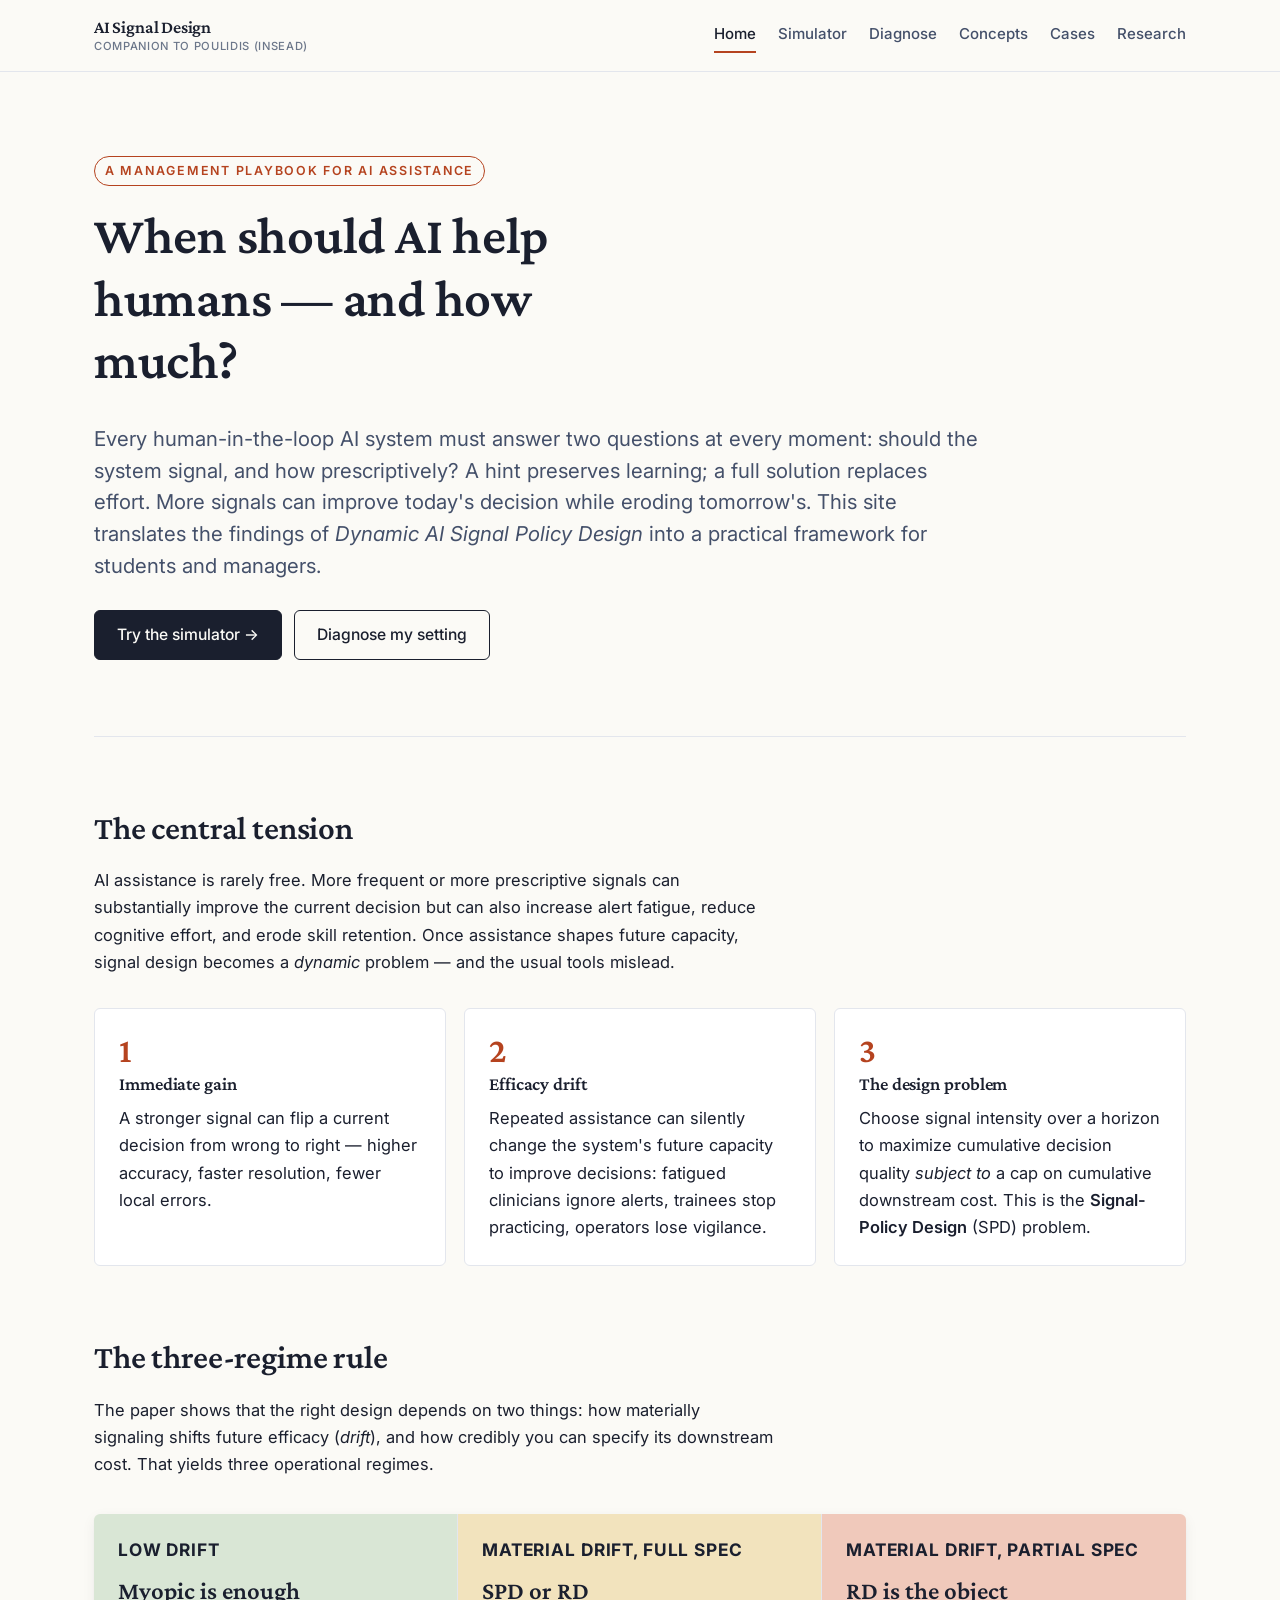
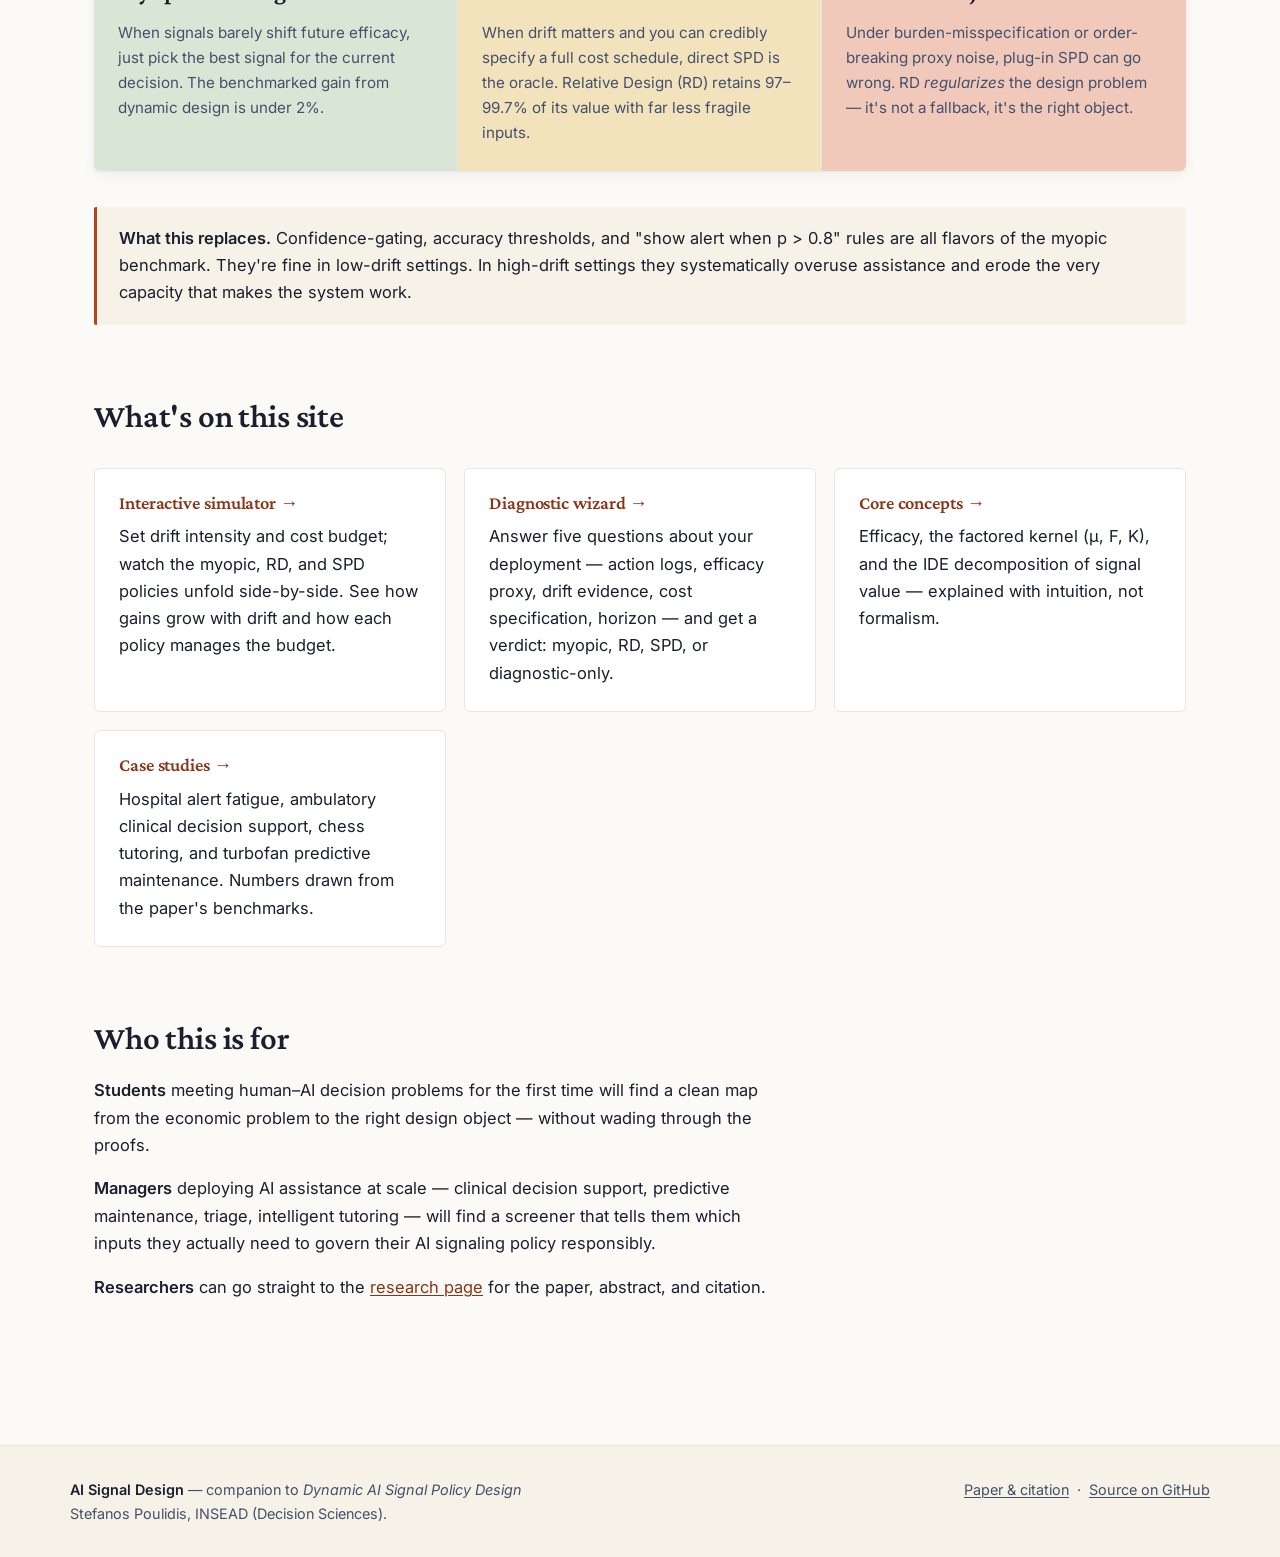
==== index.html @ e81a994e "Initial site: companion to Dynamic AI Signal Policy Design Static site translating the paper's findi" ====
<!DOCTYPE html>
<html lang="en">
<head>
<meta charset="utf-8">
<meta name="viewport" content="width=device-width,initial-scale=1">
<title>AI Signal Design — When and how much should AI help humans?</title>
<meta name="description" content="A practical companion to 'Dynamic AI Signal Policy Design' (Poulidis, INSEAD). Learn when AI signals help, when they hurt, and which design object fits your setting.">
<link rel="preconnect" href="https://fonts.googleapis.com">
<link rel="preconnect" href="https://fonts.gstatic.com" crossorigin>
<link href="https://fonts.googleapis.com/css2?family=Crimson+Pro:wght@400;500;600;700&family=Inter:wght@400;500;600;700&display=swap" rel="stylesheet">
<link rel="stylesheet" href="assets/css/styles.css">
</head>
<body>

<header class="site-header">
  <div class="nav-wrap">
    <a href="index.html" class="brand">
      AI Signal Design
      <small>Companion to Poulidis (INSEAD)</small>
    </a>
    <nav class="primary">
      <a href="index.html" class="active">Home</a>
      <a href="simulator.html">Simulator</a>
      <a href="diagnose.html">Diagnose</a>
      <a href="concepts.html">Concepts</a>
      <a href="cases.html">Cases</a>
      <a href="research.html">Research</a>
    </nav>
  </div>
</header>

<main>

<section class="hero">
  <span class="eyebrow">A management playbook for AI assistance</span>
  <h1>When should AI help humans — and how much?</h1>
  <p class="lede">
    Every human-in-the-loop AI system must answer two questions at every moment: should the system signal, and how prescriptively? A hint preserves learning; a full solution replaces effort. More signals can improve today's decision while eroding tomorrow's. This site translates the findings of <em>Dynamic AI Signal Policy Design</em> into a practical framework for students and managers.
  </p>
  <div class="cta-row">
    <a href="simulator.html" class="btn">Try the simulator &rarr;</a>
    <a href="diagnose.html" class="btn secondary">Diagnose my setting</a>
  </div>
</section>

<hr class="divider">

<section>
  <h2>The central tension</h2>
  <p class="prose">
    AI assistance is rarely free. More frequent or more prescriptive signals can substantially improve the current decision but can also increase alert fatigue, reduce cognitive effort, and erode skill retention. Once assistance shapes future capacity, signal design becomes a <em>dynamic</em> problem — and the usual tools mislead.
  </p>

  <div class="cards">
    <div class="card">
      <span class="num">1</span>
      <h3>Immediate gain</h3>
      <p>A stronger signal can flip a current decision from wrong to right — higher accuracy, faster resolution, fewer local errors.</p>
    </div>
    <div class="card">
      <span class="num">2</span>
      <h3>Efficacy drift</h3>
      <p>Repeated assistance can silently change the system's future capacity to improve decisions: fatigued clinicians ignore alerts, trainees stop practicing, operators lose vigilance.</p>
    </div>
    <div class="card">
      <span class="num">3</span>
      <h3>The design problem</h3>
      <p>Choose signal intensity over a horizon to maximize cumulative decision quality <em>subject to</em> a cap on cumulative downstream cost. This is the <strong>Signal-Policy Design</strong> (SPD) problem.</p>
    </div>
  </div>
</section>

<section>
  <h2>The three-regime rule</h2>
  <p class="prose">
    The paper shows that the right design depends on two things: how materially signaling shifts future efficacy (<em>drift</em>), and how credibly you can specify its downstream cost. That yields three operational regimes.
  </p>

  <div class="regimes">
    <div class="regime safe">
      <h3>Low drift</h3>
      <p class="verdict">Myopic is enough</p>
      <p>When signals barely shift future efficacy, just pick the best signal for the current decision. The benchmarked gain from dynamic design is under 2%.</p>
    </div>
    <div class="regime mid">
      <h3>Material drift, full spec</h3>
      <p class="verdict">SPD or RD</p>
      <p>When drift matters and you can credibly specify a full cost schedule, direct SPD is the oracle. Relative Design (RD) retains 97–99.7% of its value with far less fragile inputs.</p>
    </div>
    <div class="regime hot">
      <h3>Material drift, partial spec</h3>
      <p class="verdict">RD is the object</p>
      <p>Under burden-misspecification or order-breaking proxy noise, plug-in SPD can go wrong. RD <em>regularizes</em> the design problem — it's not a fallback, it's the right object.</p>
    </div>
  </div>

  <div class="callout">
    <strong>What this replaces.</strong> Confidence-gating, accuracy thresholds, and "show alert when p&nbsp;&gt;&nbsp;0.8" rules are all flavors of the myopic benchmark. They're fine in low-drift settings. In high-drift settings they systematically overuse assistance and erode the very capacity that makes the system work.
  </div>
</section>

<section>
  <h2>What's on this site</h2>

  <div class="cards">
    <div class="card">
      <h3><a href="simulator.html" style="text-decoration:none;">Interactive simulator &rarr;</a></h3>
      <p>Set drift intensity and cost budget; watch the myopic, RD, and SPD policies unfold side-by-side. See how gains grow with drift and how each policy manages the budget.</p>
    </div>
    <div class="card">
      <h3><a href="diagnose.html" style="text-decoration:none;">Diagnostic wizard &rarr;</a></h3>
      <p>Answer five questions about your deployment — action logs, efficacy proxy, drift evidence, cost specification, horizon — and get a verdict: myopic, RD, SPD, or diagnostic-only.</p>
    </div>
    <div class="card">
      <h3><a href="concepts.html" style="text-decoration:none;">Core concepts &rarr;</a></h3>
      <p>Efficacy, the factored kernel (μ, F, K), and the IDE decomposition of signal value — explained with intuition, not formalism.</p>
    </div>
    <div class="card">
      <h3><a href="cases.html" style="text-decoration:none;">Case studies &rarr;</a></h3>
      <p>Hospital alert fatigue, ambulatory clinical decision support, chess tutoring, and turbofan predictive maintenance. Numbers drawn from the paper's benchmarks.</p>
    </div>
  </div>
</section>

<section>
  <h2>Who this is for</h2>
  <div class="prose">
    <p>
      <strong>Students</strong> meeting human–AI decision problems for the first time will find a clean map from the economic problem to the right design object — without wading through the proofs.
    </p>
    <p>
      <strong>Managers</strong> deploying AI assistance at scale — clinical decision support, predictive maintenance, triage, intelligent tutoring — will find a screener that tells them which inputs they actually need to govern their AI signaling policy responsibly.
    </p>
    <p>
      <strong>Researchers</strong> can go straight to the <a href="research.html">research page</a> for the paper, abstract, and citation.
    </p>
  </div>
</section>

</main>

<footer>
  <div class="foot-wrap">
    <div>
      <strong>AI Signal Design</strong> — companion to <em>Dynamic AI Signal Policy Design</em><br>
      Stefanos Poulidis, INSEAD (Decision Sciences).
    </div>
    <div>
      <a href="research.html">Paper &amp; citation</a>
      &nbsp;·&nbsp;
      <a href="https://github.com/StefanosPoulidis/ai-signal-design">Source on GitHub</a>
    </div>
  </div>
</footer>

</body>
</html>
---- assets/css/styles.css ----
/* ============================================================
   AI Signal Design — companion site for
   "Dynamic AI Signal Policy Design" (Poulidis, INSEAD)
   ============================================================ */

:root {
  --ink: #1a1f2e;
  --ink-soft: #44506a;
  --ink-mute: #6b7689;
  --rule: #e3e6ed;
  --paper: #fbfaf6;
  --paper-warm: #f6f2e8;
  --card: #ffffff;
  --accent: #b5431f;            /* warm terracotta */
  --accent-dark: #8a3415;
  --good: #2d6a4f;
  --warn: #b36b00;
  --bad: #a3301e;
  --zone-safe: #d9e6d5;
  --zone-mid: #f2e3bd;
  --zone-hot: #f0c9bb;
  --blue: #1f477a;
  --max-text: 68ch;
  --max-wide: 1140px;
  --radius: 6px;
  --shadow: 0 1px 2px rgba(26,31,46,0.04), 0 4px 14px rgba(26,31,46,0.06);
}

* { box-sizing: border-box; }

html { scroll-behavior: smooth; }

body {
  margin: 0;
  font-family: "Inter", -apple-system, BlinkMacSystemFont, "Segoe UI", Roboto, sans-serif;
  font-size: 16.5px;
  line-height: 1.65;
  color: var(--ink);
  background: var(--paper);
  -webkit-font-smoothing: antialiased;
  text-rendering: optimizeLegibility;
}

h1, h2, h3, h4 {
  font-family: "Crimson Pro", "Charter", "Iowan Old Style", "Georgia", serif;
  font-weight: 600;
  line-height: 1.18;
  color: var(--ink);
  letter-spacing: -0.005em;
}

h1 { font-size: clamp(2.2rem, 4.5vw, 3.3rem); margin: 0 0 0.6em; }
h2 { font-size: clamp(1.55rem, 2.6vw, 2.05rem); margin: 2.2em 0 0.6em; }
h3 { font-size: 1.25rem; margin: 1.8em 0 0.5em; }
h4 { font-size: 1.02rem; margin: 1.4em 0 0.4em; font-family: "Inter", sans-serif; text-transform: uppercase; letter-spacing: 0.08em; color: var(--ink-mute); font-weight: 600; }

p { margin: 0 0 1em; max-width: var(--max-text); }

a {
  color: var(--accent-dark);
  text-decoration: underline;
  text-underline-offset: 2px;
  text-decoration-thickness: 0.08em;
}
a:hover { color: var(--accent); }

strong { font-weight: 600; color: var(--ink); }
em { font-style: italic; }

code, .mono {
  font-family: "JetBrains Mono", "SF Mono", Menlo, Consolas, monospace;
  font-size: 0.92em;
  background: rgba(26,31,46,0.05);
  padding: 0.05em 0.35em;
  border-radius: 3px;
}

/* ============================================================
   LAYOUT
   ============================================================ */

.site-header {
  background: var(--paper);
  border-bottom: 1px solid var(--rule);
  padding: 18px 0;
  position: sticky;
  top: 0;
  z-index: 50;
  backdrop-filter: blur(6px);
  background: rgba(251,250,246,0.92);
}

.nav-wrap {
  max-width: var(--max-wide);
  margin: 0 auto;
  padding: 0 24px;
  display: flex;
  align-items: center;
  justify-content: space-between;
  gap: 24px;
}

.brand {
  font-family: "Crimson Pro", "Charter", serif;
  font-size: 1.12rem;
  font-weight: 600;
  text-decoration: none;
  color: var(--ink);
  line-height: 1.1;
  letter-spacing: -0.01em;
}
.brand small {
  display: block;
  font-family: "Inter", sans-serif;
  font-size: 0.7rem;
  font-weight: 500;
  color: var(--ink-mute);
  letter-spacing: 0.06em;
  text-transform: uppercase;
  margin-top: 2px;
}

nav.primary {
  display: flex;
  gap: 22px;
  flex-wrap: wrap;
}
nav.primary a {
  color: var(--ink-soft);
  text-decoration: none;
  font-size: 0.94rem;
  font-weight: 500;
  padding: 4px 0;
  border-bottom: 2px solid transparent;
}
nav.primary a:hover { color: var(--accent); }
nav.primary a.active { color: var(--ink); border-bottom-color: var(--accent); }

main {
  max-width: var(--max-wide);
  margin: 0 auto;
  padding: 56px 24px 80px;
}

section { margin: 0 0 64px; }

.lede {
  font-size: 1.18rem;
  line-height: 1.55;
  color: var(--ink-soft);
  max-width: var(--max-text);
}

.prose { max-width: var(--max-text); }

.prose ul, .prose ol { max-width: var(--max-text); padding-left: 1.25em; }
.prose li { margin: 0.3em 0; }

/* ============================================================
   HERO
   ============================================================ */

.hero {
  padding: 28px 0 12px;
}
.hero .eyebrow {
  display: inline-block;
  font-size: 0.78rem;
  text-transform: uppercase;
  letter-spacing: 0.14em;
  color: var(--accent);
  font-weight: 600;
  margin-bottom: 18px;
  padding: 4px 10px;
  border: 1px solid var(--accent);
  border-radius: 999px;
}
.hero h1 {
  max-width: 18ch;
}
.hero .lede { font-size: 1.28rem; }

.cta-row {
  display: flex;
  flex-wrap: wrap;
  gap: 12px;
  margin-top: 28px;
}

.btn {
  display: inline-block;
  padding: 11px 22px;
  border-radius: var(--radius);
  font-weight: 500;
  font-size: 0.98rem;
  text-decoration: none;
  border: 1px solid var(--ink);
  color: var(--paper);
  background: var(--ink);
  transition: background 0.15s, color 0.15s, border-color 0.15s;
}
.btn:hover { background: var(--accent); border-color: var(--accent); color: white; }
.btn.secondary {
  background: transparent;
  color: var(--ink);
}
.btn.secondary:hover { background: var(--ink); color: var(--paper); }

/* ============================================================
   CARDS / GRID
   ============================================================ */

.cards {
  display: grid;
  grid-template-columns: repeat(auto-fit, minmax(260px, 1fr));
  gap: 18px;
  margin: 32px 0;
}
.card {
  background: var(--card);
  border: 1px solid var(--rule);
  border-radius: var(--radius);
  padding: 24px;
}
.card h3 { margin-top: 0; font-size: 1.15rem; }
.card p { margin-bottom: 0; }
.card .num {
  font-family: "Crimson Pro", serif;
  font-size: 2.2rem;
  color: var(--accent);
  font-weight: 600;
  line-height: 1;
  display: block;
  margin-bottom: 6px;
}

/* Highlight callouts */
.callout {
  background: var(--paper-warm);
  border-left: 3px solid var(--accent);
  padding: 18px 22px;
  margin: 28px 0;
  border-radius: 2px;
}
.callout.blue { border-color: var(--blue); background: #eaf0f7; }
.callout.good { border-color: var(--good); background: #e6f0eb; }

/* ============================================================
   THREE-REGIME STRIP
   ============================================================ */

.regimes {
  display: grid;
  grid-template-columns: repeat(3, 1fr);
  gap: 0;
  margin: 36px 0;
  border-radius: var(--radius);
  overflow: hidden;
  box-shadow: var(--shadow);
}
.regime {
  padding: 26px 24px;
  background: var(--card);
  border-right: 1px solid var(--rule);
  position: relative;
}
.regime:last-child { border-right: none; }
.regime .zone-dot {
  display: inline-block;
  width: 10px;
  height: 10px;
  border-radius: 50%;
  margin-right: 8px;
  vertical-align: middle;
}
.regime.safe { background: var(--zone-safe); }
.regime.mid  { background: var(--zone-mid); }
.regime.hot  { background: var(--zone-hot); }
.regime h3 {
  margin-top: 0;
  font-size: 1.08rem;
  text-transform: uppercase;
  letter-spacing: 0.05em;
  font-family: "Inter", sans-serif;
  font-weight: 700;
  color: var(--ink);
}
.regime .verdict {
  font-family: "Crimson Pro", serif;
  font-size: 1.55rem;
  font-weight: 600;
  margin: 10px 0 8px;
  color: var(--ink);
}
.regime p { margin: 0; font-size: 0.95rem; color: var(--ink-soft); max-width: none; }

@media (max-width: 760px) {
  .regimes { grid-template-columns: 1fr; }
  .regime { border-right: none; border-bottom: 1px solid var(--rule); }
  .regime:last-child { border-bottom: none; }
}

/* ============================================================
   SIMULATOR
   ============================================================ */

.sim-layout {
  display: grid;
  grid-template-columns: 300px 1fr;
  gap: 32px;
  margin-top: 24px;
}
@media (max-width: 900px) { .sim-layout { grid-template-columns: 1fr; } }

.sim-controls {
  background: var(--card);
  border: 1px solid var(--rule);
  border-radius: var(--radius);
  padding: 22px;
  height: fit-content;
  position: sticky;
  top: 90px;
}
.sim-controls h3 { margin-top: 0; font-family: "Inter", sans-serif; font-size: 0.85rem; letter-spacing: 0.08em; text-transform: uppercase; color: var(--ink-mute); font-weight: 700; }
.control { margin-bottom: 20px; }
.control label {
  display: flex;
  justify-content: space-between;
  font-size: 0.88rem;
  font-weight: 500;
  margin-bottom: 6px;
  color: var(--ink-soft);
}
.control label .val { color: var(--accent); font-variant-numeric: tabular-nums; }
.control input[type=range] { width: 100%; }
.control select {
  width: 100%;
  padding: 8px 10px;
  border: 1px solid var(--rule);
  background: white;
  border-radius: 4px;
  font-family: inherit;
  font-size: 0.94rem;
  color: var(--ink);
}

.sim-output { min-width: 0; }

.kpis {
  display: grid;
  grid-template-columns: repeat(3, 1fr);
  gap: 12px;
  margin-bottom: 24px;
}
.kpi {
  background: var(--card);
  border: 1px solid var(--rule);
  border-radius: var(--radius);
  padding: 14px 16px;
}
.kpi .label { font-size: 0.72rem; text-transform: uppercase; letter-spacing: 0.08em; color: var(--ink-mute); font-weight: 600; }
.kpi .name { font-size: 0.9rem; color: var(--ink-soft); margin-top: 2px; }
.kpi .big {
  font-family: "Crimson Pro", serif;
  font-size: 1.9rem;
  font-weight: 600;
  line-height: 1.1;
  margin-top: 4px;
}
.kpi.myopic .big { color: var(--ink-mute); }
.kpi.rd .big     { color: var(--blue); }
.kpi.spd .big    { color: var(--accent-dark); }

.chart-card {
  background: var(--card);
  border: 1px solid var(--rule);
  border-radius: var(--radius);
  padding: 20px;
  margin-bottom: 18px;
}
.chart-card h4 {
  margin: 0 0 10px;
  font-size: 0.75rem;
  text-transform: uppercase;
  letter-spacing: 0.08em;
  color: var(--ink-mute);
  font-family: "Inter", sans-serif;
  font-weight: 700;
}
.chart-card .chart-sub {
  font-size: 0.86rem;
  color: var(--ink-mute);
  margin: -4px 0 8px;
}
.chart-wrap { position: relative; height: 220px; }

.legend {
  display: flex;
  gap: 14px;
  font-size: 0.84rem;
  flex-wrap: wrap;
  color: var(--ink-soft);
  margin-top: 6px;
}
.legend .sw {
  display: inline-block;
  width: 14px;
  height: 3px;
  vertical-align: middle;
  margin-right: 5px;
  border-radius: 2px;
}

/* ============================================================
   DIAGNOSTIC WIZARD
   ============================================================ */

.wizard {
  max-width: 760px;
  background: var(--card);
  border: 1px solid var(--rule);
  border-radius: var(--radius);
  padding: 32px;
  box-shadow: var(--shadow);
}
.wizard .step-num {
  font-size: 0.78rem;
  text-transform: uppercase;
  letter-spacing: 0.1em;
  color: var(--ink-mute);
  font-weight: 600;
}
.wizard h2 { margin: 2px 0 6px; font-size: 1.5rem; }
.wizard .q-prompt { color: var(--ink-soft); margin: 6px 0 22px; }

.options {
  display: grid;
  grid-template-columns: 1fr;
  gap: 10px;
  margin-bottom: 22px;
}
.option {
  padding: 14px 18px;
  border: 1.5px solid var(--rule);
  background: var(--paper);
  border-radius: var(--radius);
  cursor: pointer;
  font-size: 0.98rem;
  text-align: left;
  font-family: inherit;
  color: var(--ink);
  transition: all 0.12s;
}
.option:hover { border-color: var(--accent); background: white; }
.option.selected {
  border-color: var(--accent);
  background: var(--paper-warm);
}
.option .opt-label {
  font-weight: 600;
  display: block;
  margin-bottom: 2px;
}
.option .opt-desc {
  font-size: 0.86rem;
  color: var(--ink-mute);
  font-weight: 400;
}

.wizard-nav {
  display: flex;
  justify-content: space-between;
  padding-top: 18px;
  border-top: 1px solid var(--rule);
}

.progress-dots {
  display: flex;
  gap: 6px;
  margin-bottom: 20px;
}
.progress-dots .dot {
  width: 30px;
  height: 3px;
  background: var(--rule);
  border-radius: 2px;
  transition: background 0.2s;
}
.progress-dots .dot.done { background: var(--accent); }
.progress-dots .dot.current { background: var(--ink); }

.verdict-card {
  background: var(--paper-warm);
  border-left: 4px solid var(--accent);
  padding: 24px 28px;
  border-radius: 4px;
  margin-top: 18px;
}
.verdict-card .verdict-label {
  font-size: 0.78rem;
  text-transform: uppercase;
  letter-spacing: 0.1em;
  color: var(--ink-mute);
  font-weight: 600;
}
.verdict-card .verdict-title {
  font-family: "Crimson Pro", serif;
  font-size: 2rem;
  font-weight: 600;
  margin: 6px 0 10px;
  color: var(--ink);
}
.verdict-card .verdict-reasoning {
  font-size: 0.96rem;
  color: var(--ink-soft);
}
.verdict-card .verdict-reasoning ul { padding-left: 1.2em; }

/* ============================================================
   CASES
   ============================================================ */

.case-grid {
  display: grid;
  grid-template-columns: repeat(auto-fit, minmax(320px, 1fr));
  gap: 20px;
  margin: 32px 0;
}
.case-card {
  background: var(--card);
  border: 1px solid var(--rule);
  border-radius: var(--radius);
  padding: 24px;
}
.case-card .tag {
  font-size: 0.72rem;
  text-transform: uppercase;
  letter-spacing: 0.08em;
  color: white;
  background: var(--ink-soft);
  padding: 3px 8px;
  border-radius: 3px;
  font-weight: 600;
}
.case-card .tag.low { background: var(--good); }
.case-card .tag.mid { background: var(--warn); }
.case-card .tag.high { background: var(--bad); }
.case-card h3 { margin-top: 8px; }
.case-card .stats {
  display: flex;
  gap: 18px;
  margin: 14px 0 10px;
  flex-wrap: wrap;
}
.case-card .stat {
  font-size: 0.85rem;
}
.case-card .stat strong {
  display: block;
  font-family: "Crimson Pro", serif;
  font-size: 1.4rem;
  color: var(--accent);
  font-weight: 600;
}

/* ============================================================
   FACTORED KERNEL DIAGRAM (concepts page)
   ============================================================ */

.kernel-diagram {
  background: var(--card);
  border: 1px solid var(--rule);
  border-radius: var(--radius);
  padding: 28px;
  margin: 28px 0;
}

/* ============================================================
   TABLES
   ============================================================ */

table.comp {
  border-collapse: collapse;
  width: 100%;
  margin: 20px 0;
  font-size: 0.94rem;
}
table.comp th, table.comp td {
  padding: 10px 14px;
  text-align: left;
  border-bottom: 1px solid var(--rule);
  vertical-align: top;
}
table.comp th {
  background: var(--paper-warm);
  font-weight: 600;
  font-size: 0.82rem;
  text-transform: uppercase;
  letter-spacing: 0.06em;
  color: var(--ink-soft);
}
table.comp tr:last-child td { border-bottom: none; }

/* ============================================================
   FOOTER
   ============================================================ */

footer {
  border-top: 1px solid var(--rule);
  padding: 32px 24px;
  background: var(--paper-warm);
  color: var(--ink-soft);
  font-size: 0.9rem;
}
footer .foot-wrap {
  max-width: var(--max-wide);
  margin: 0 auto;
  display: flex;
  flex-wrap: wrap;
  justify-content: space-between;
  gap: 20px;
}
footer a { color: var(--ink-soft); }

/* ============================================================
   UTILITIES
   ============================================================ */

.text-center { text-align: center; }
.muted { color: var(--ink-mute); }
.accent { color: var(--accent); }
.small { font-size: 0.9rem; }

.divider {
  height: 1px;
  background: var(--rule);
  margin: 48px 0;
  border: none;
}

.hidden { display: none !important; }
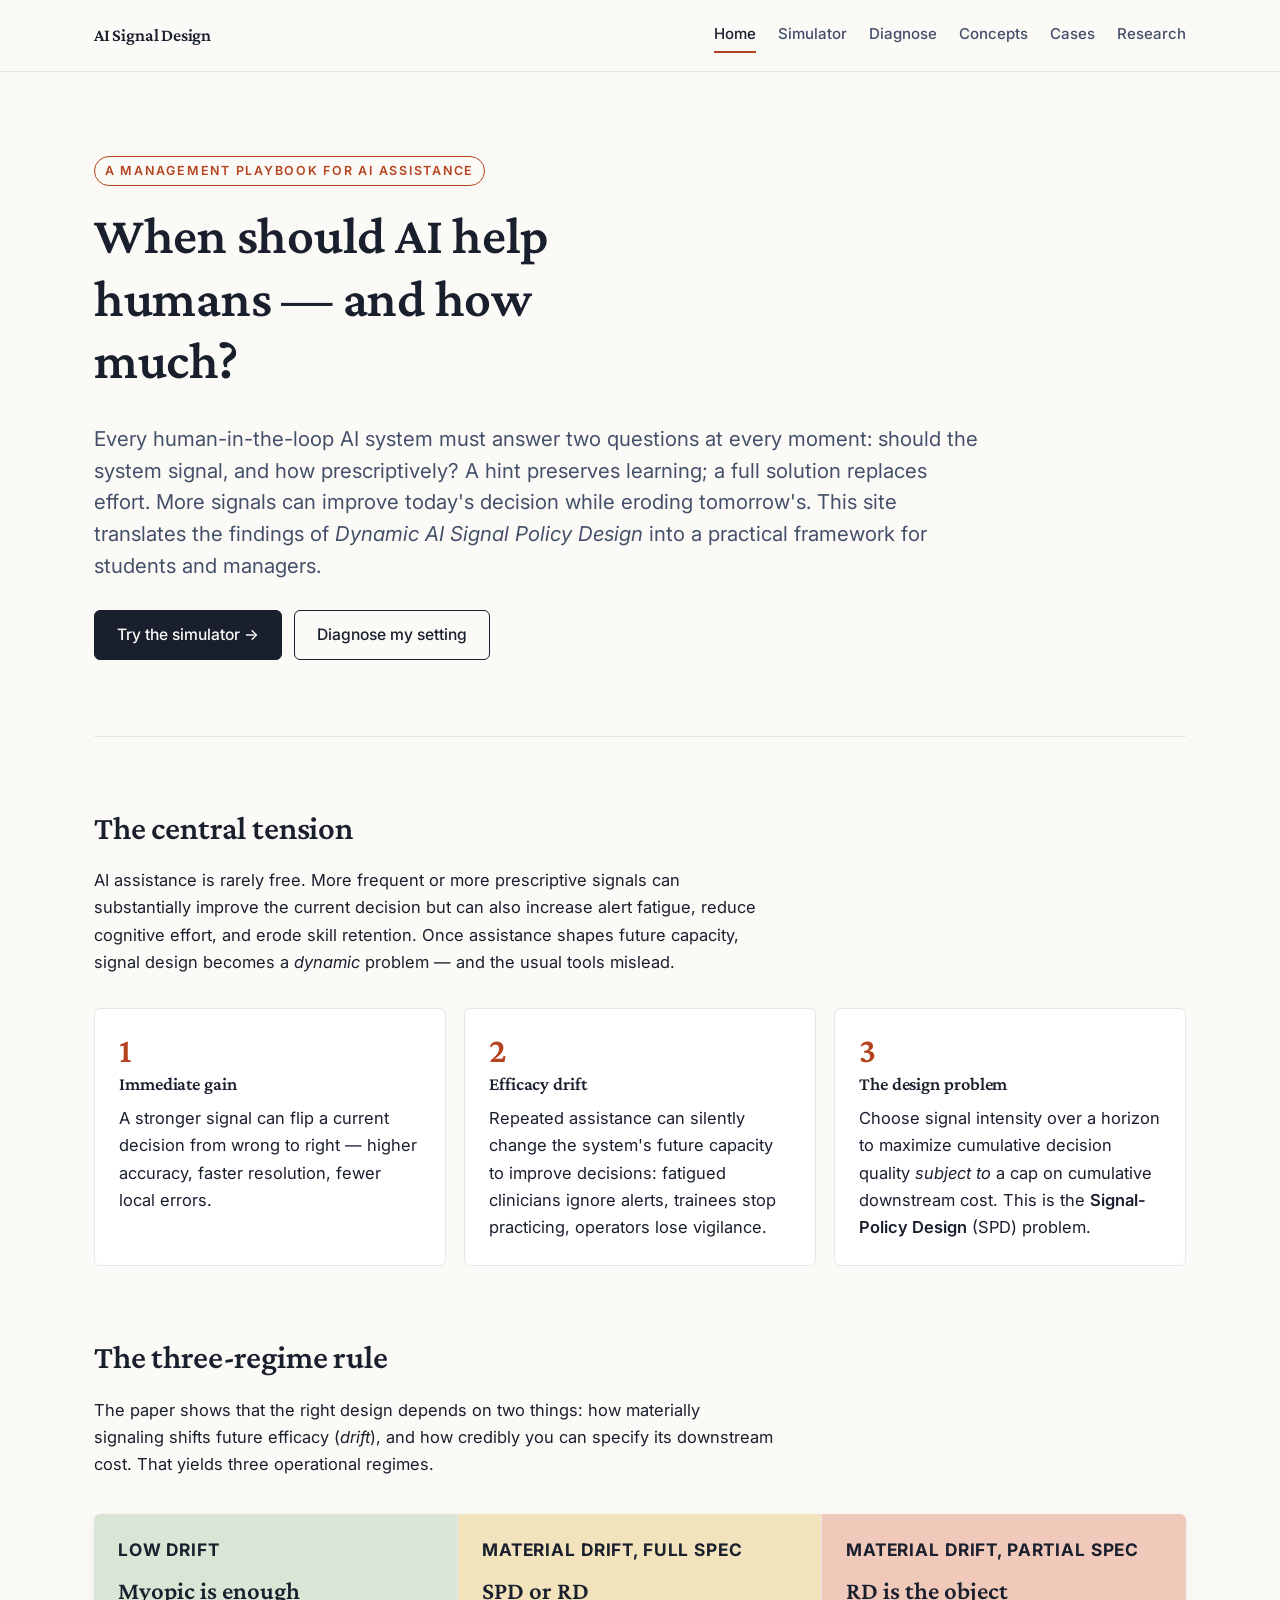
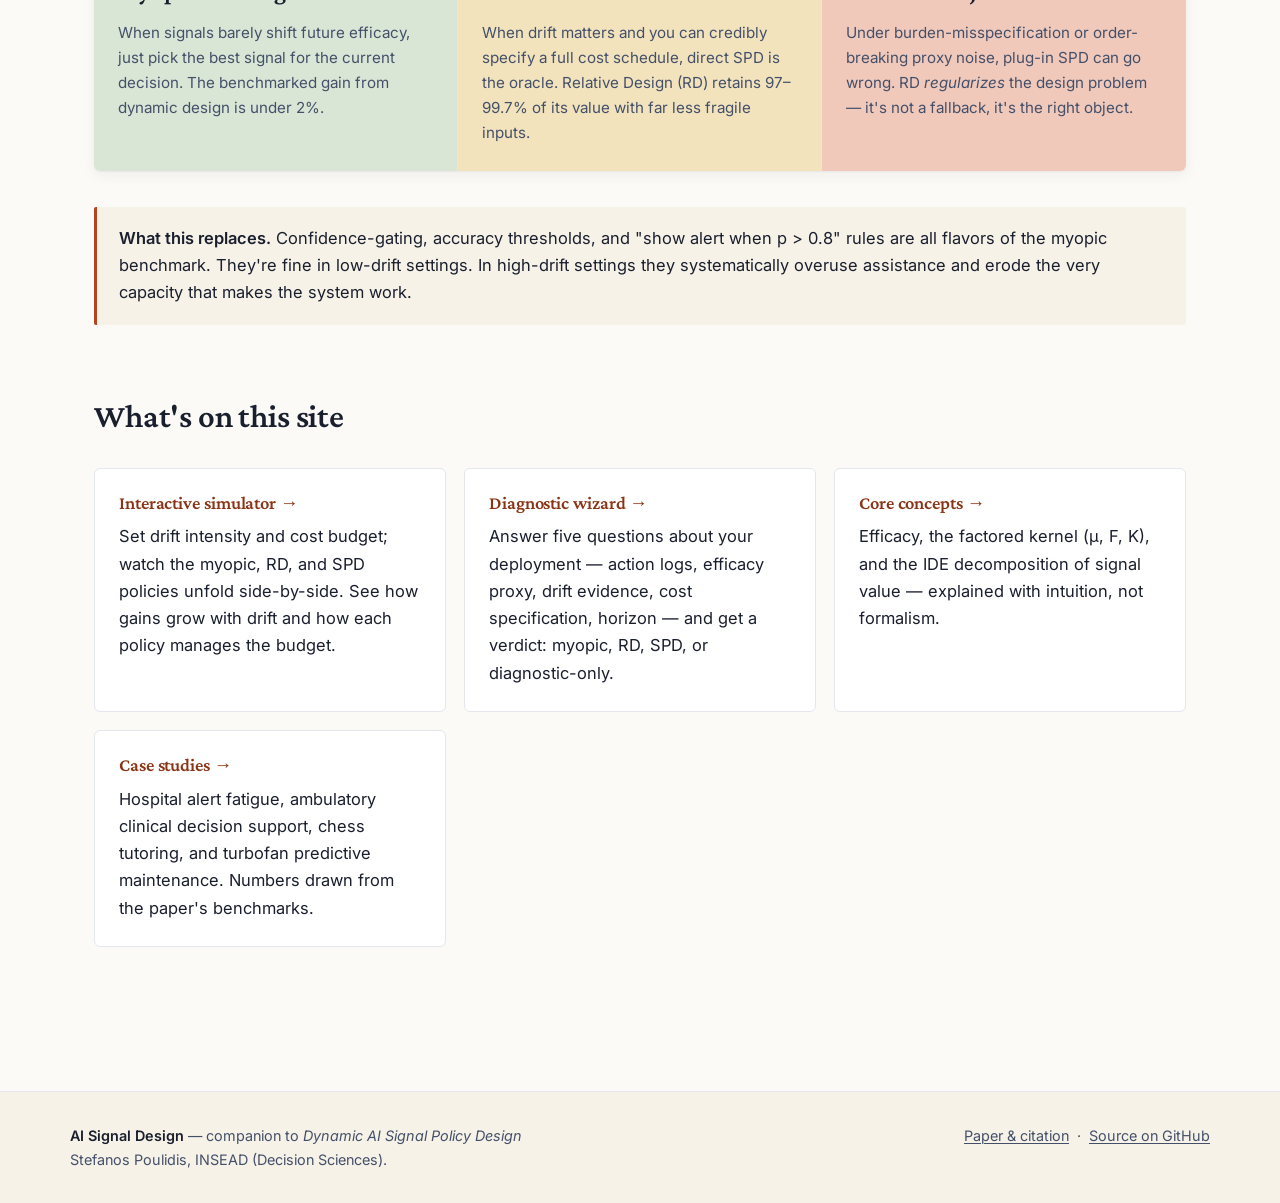
==== commit c5bc8fa2: "Trim copy: remove subtitle, "Who this is for", related reading, site blurb; collapse abstract to one" ====
--- a/index.html
+++ b/index.html
@@ -14,10 +14,7 @@
 
 <header class="site-header">
   <div class="nav-wrap">
-    <a href="index.html" class="brand">
-      AI Signal Design
-      <small>Companion to Poulidis (INSEAD)</small>
-    </a>
+    <a href="index.html" class="brand">AI Signal Design</a>
     <nav class="primary">
       <a href="index.html" class="active">Home</a>
       <a href="simulator.html">Simulator</a>
@@ -122,21 +119,6 @@
   </div>
 </section>
 
-<section>
-  <h2>Who this is for</h2>
-  <div class="prose">
-    <p>
-      <strong>Students</strong> meeting human–AI decision problems for the first time will find a clean map from the economic problem to the right design object — without wading through the proofs.
-    </p>
-    <p>
-      <strong>Managers</strong> deploying AI assistance at scale — clinical decision support, predictive maintenance, triage, intelligent tutoring — will find a screener that tells them which inputs they actually need to govern their AI signaling policy responsibly.
-    </p>
-    <p>
-      <strong>Researchers</strong> can go straight to the <a href="research.html">research page</a> for the paper, abstract, and citation.
-    </p>
-  </div>
-</section>
-
 </main>
 
 <footer>
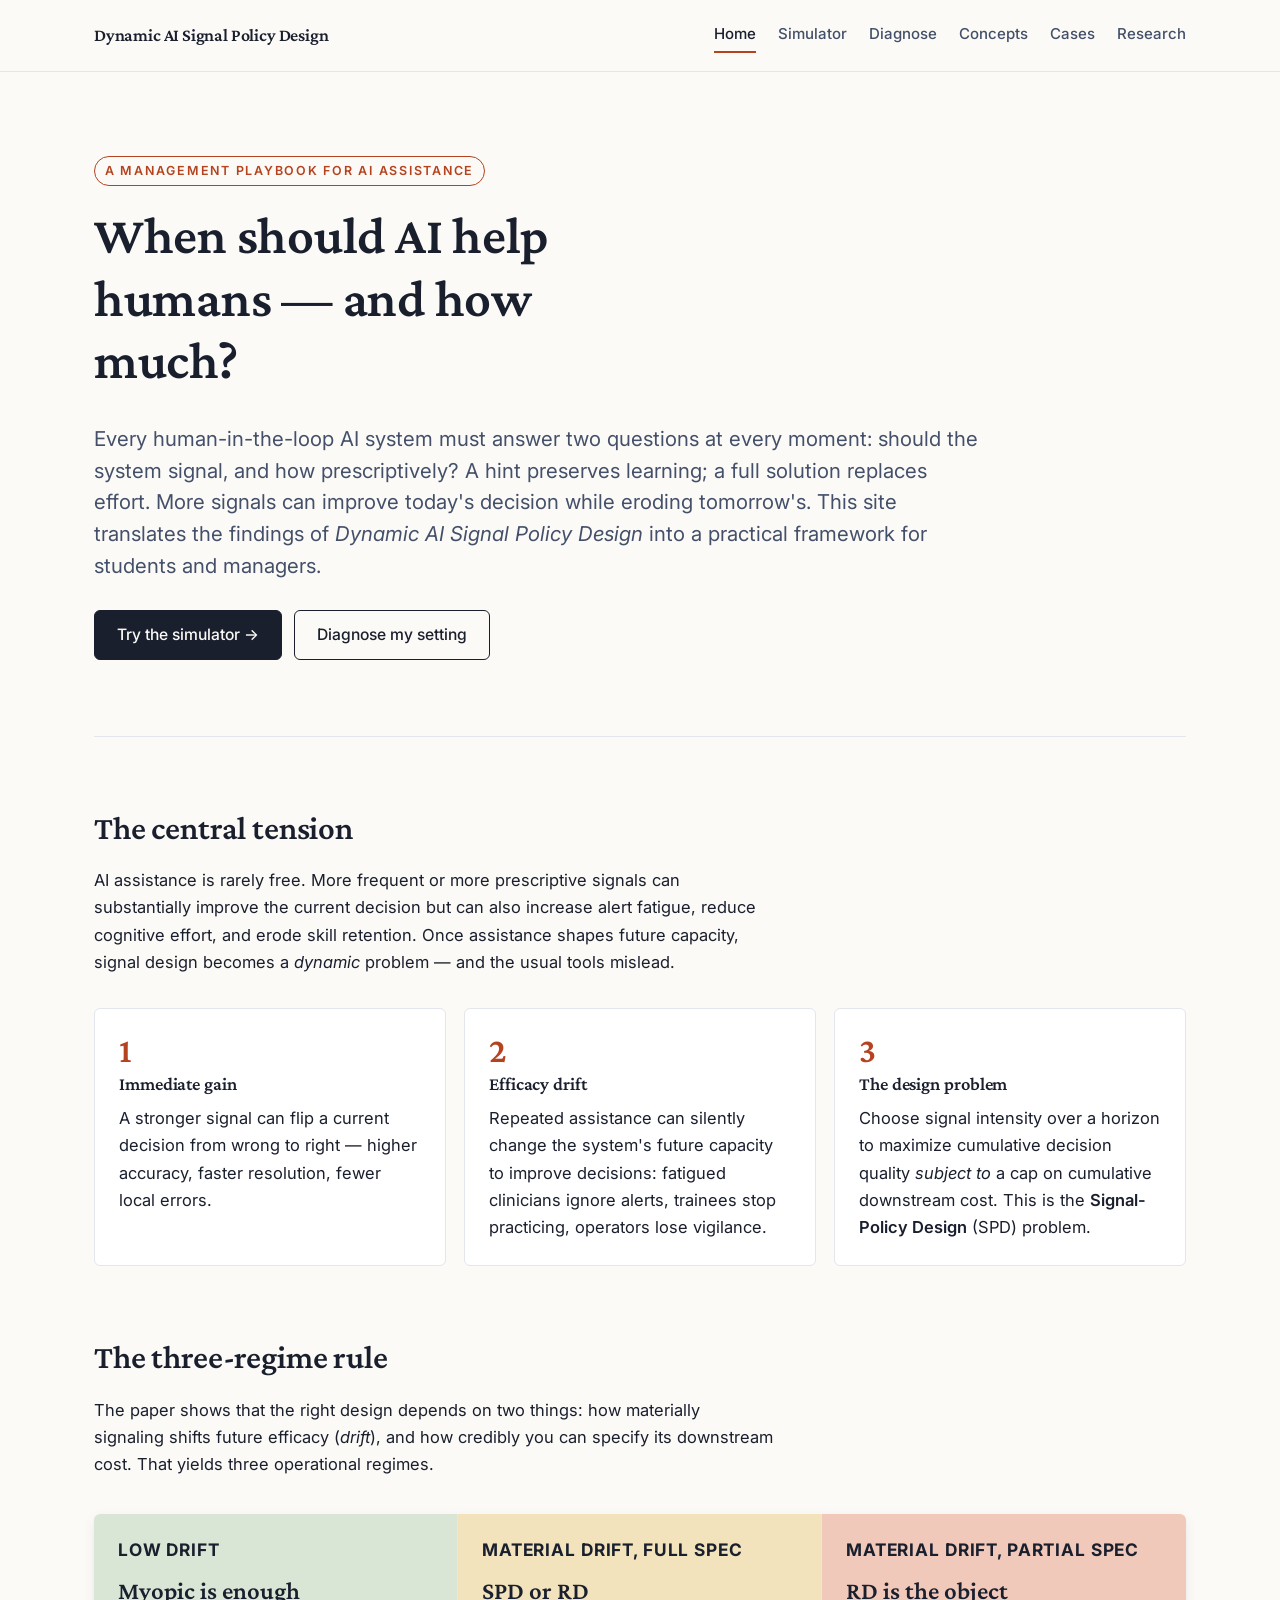
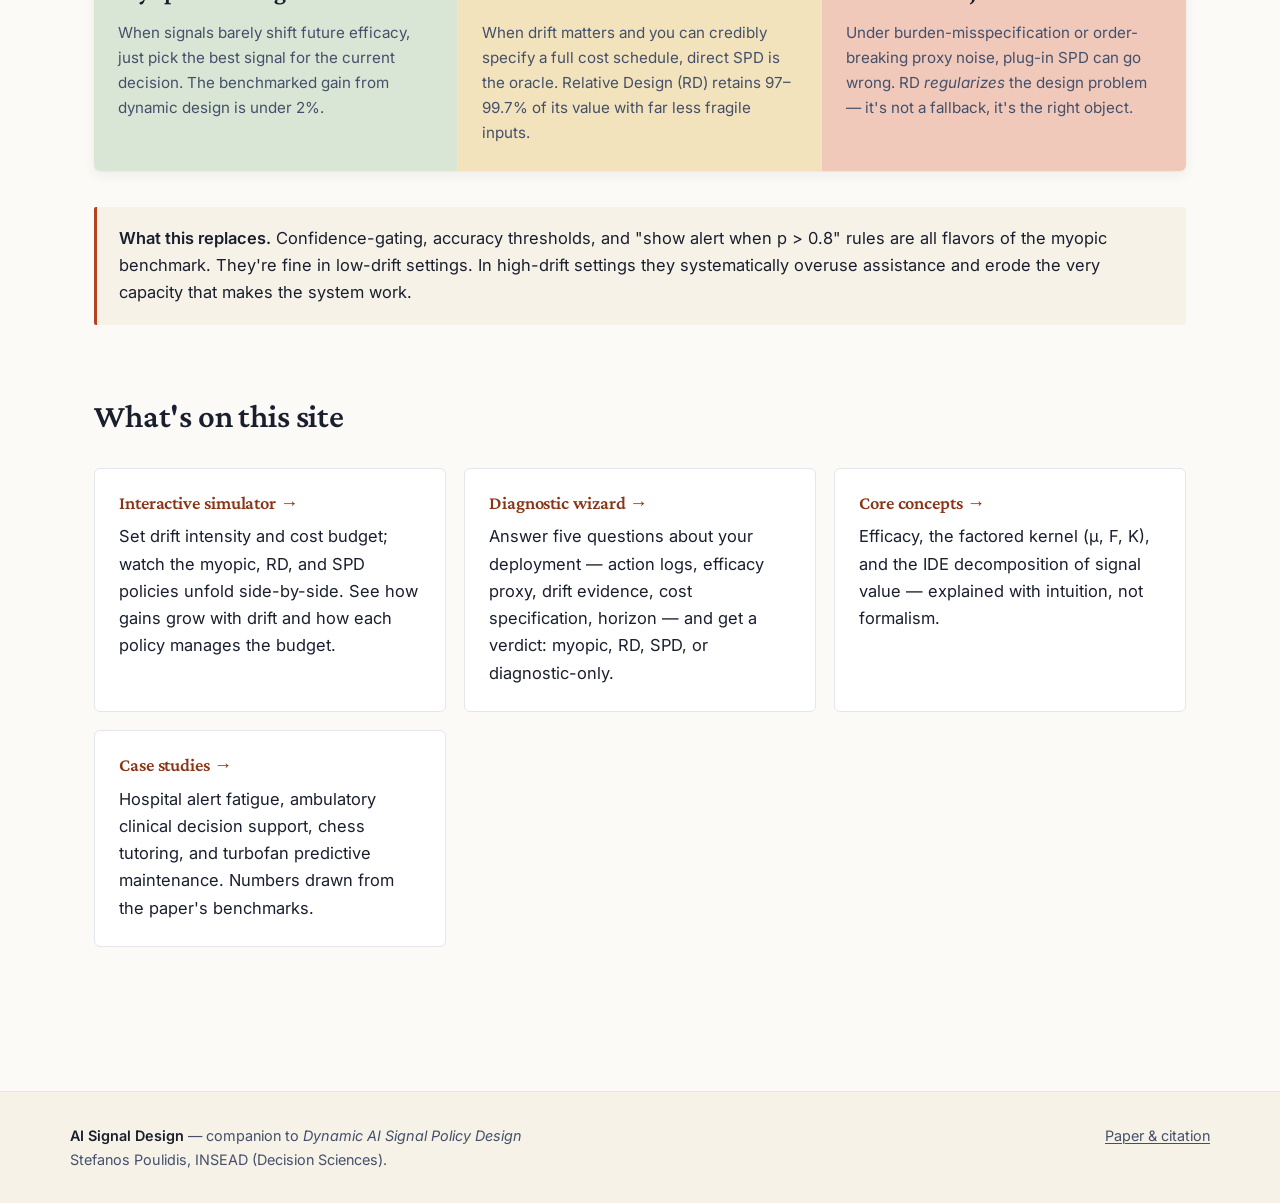
==== commit 8aa60ecc: "Rename brand to paper title; remove GitHub links from all footers - Header brand: "AI Signal Design"" ====
--- a/index.html
+++ b/index.html
@@ -14,7 +14,7 @@
 
 <header class="site-header">
   <div class="nav-wrap">
-    <a href="index.html" class="brand">AI Signal Design</a>
+    <a href="index.html" class="brand">Dynamic AI Signal Policy Design</a>
     <nav class="primary">
       <a href="index.html" class="active">Home</a>
       <a href="simulator.html">Simulator</a>
@@ -129,8 +129,6 @@
     </div>
     <div>
       <a href="research.html">Paper &amp; citation</a>
-      &nbsp;·&nbsp;
-      <a href="https://github.com/StefanosPoulidis/ai-signal-design">Source on GitHub</a>
     </div>
   </div>
 </footer>
